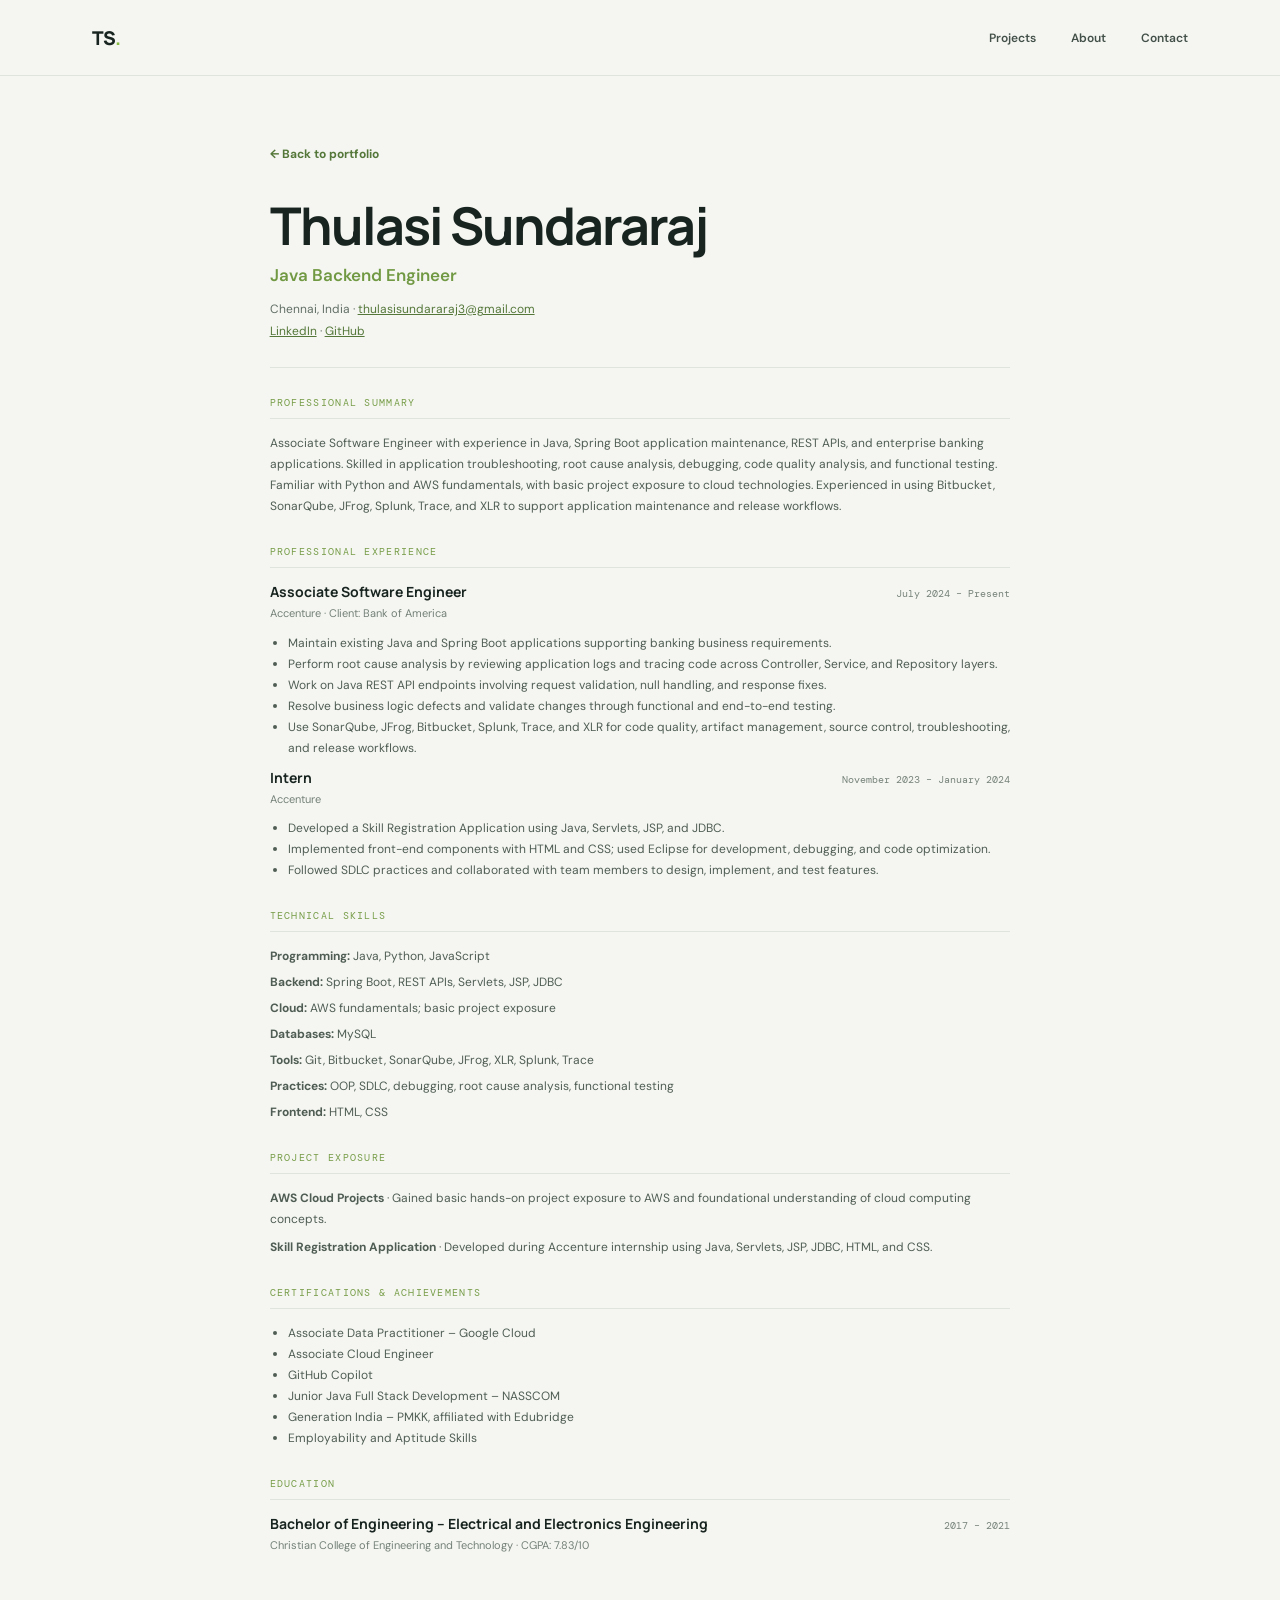
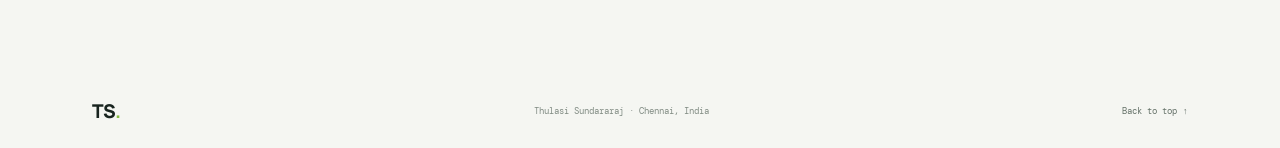
==== resume.html @ 3de1be97 "Add public resume page" ====
<!doctype html>
<html lang="en">
<head>
  <meta charset="utf-8">
  <meta name="viewport" content="width=device-width, initial-scale=1">
  <meta name="description" content="Resume of Thulasi Sundararaj, Java Backend Engineer.">
  <title>Resume | Thulasi Sundararaj</title>
  <link rel="stylesheet" href="styles.css">
  <style>
    .resume-page{max-width:920px;margin:0 auto;padding:70px 7% 90px}.resume-top{display:flex;justify-content:space-between;align-items:center;margin-bottom:35px}.resume-top a{color:#55783a;text-decoration:none;font-size:12px;font-weight:700}.resume-head{border-bottom:1px solid var(--line);padding-bottom:25px;margin-bottom:28px}.resume-head h1{font:700 clamp(34px,5vw,52px)/1.1 var(--display);letter-spacing:-2px;margin:0 0 10px}.resume-head h2{font:600 17px var(--sans);margin:0 0 13px;color:#719943}.resume-contact{font-size:12px;color:#626f66;line-height:1.8}.resume-contact a{color:#55783a}.resume-section{margin:28px 0}.resume-section h3{font:10px var(--mono);letter-spacing:1.3px;color:#779d48;border-bottom:1px solid var(--line);padding-bottom:9px;margin:0 0 14px}.resume-section p,.resume-section li{font-size:12px;line-height:1.75;color:#4f5d54}.resume-section p{margin:7px 0}.resume-section ul{padding-left:18px;margin:9px 0}.resume-role{display:flex;justify-content:space-between;gap:20px;align-items:baseline}.resume-role h4{font:700 14px var(--display);margin:0}.resume-role span{font:10px var(--mono);color:#77837a;white-space:nowrap}.resume-company{font-size:11px!important;color:#748078!important;margin:3px 0 8px!important}.skill-line{margin:5px 0!important}.resume-actions{display:flex;gap:14px;align-items:center}.resume-actions .button{font-size:11px}.resume-actions a.secondary{font-size:11px;color:#49683a;font-weight:700;text-decoration:none}@media(max-width:560px){.resume-page{padding:45px 6% 65px}.resume-role{display:block}.resume-role span{display:block;margin-top:5px}}
  </style>
</head>
<body>
  <header class="topbar"><a class="brand" href="index.html">TS<span>.</span></a><nav><a href="index.html#projects">Projects</a><a href="index.html#about">About</a><a href="index.html#contact">Contact</a></nav></header>
  <main class="resume-page">
    <div class="resume-top"><a href="index.html">← Back to portfolio</a></div>
    <section class="resume-head"><h1>Thulasi Sundararaj</h1><h2>Java Backend Engineer</h2><div class="resume-contact">Chennai, India · <a href="mailto:thulasisundararaj3@gmail.com">thulasisundararaj3@gmail.com</a><br><a href="https://www.linkedin.com/in/thulasi-se" target="_blank" rel="noreferrer">LinkedIn</a> · <a href="https://github.com/thulasisundararaj" target="_blank" rel="noreferrer">GitHub</a></div></section>
    <section class="resume-section"><h3>PROFESSIONAL SUMMARY</h3><p>Associate Software Engineer with experience in Java, Spring Boot application maintenance, REST APIs, and enterprise banking applications. Skilled in application troubleshooting, root cause analysis, debugging, code quality analysis, and functional testing. Familiar with Python and AWS fundamentals, with basic project exposure to cloud technologies. Experienced in using Bitbucket, SonarQube, JFrog, Splunk, Trace, and XLR to support application maintenance and release workflows.</p></section>
    <section class="resume-section"><h3>PROFESSIONAL EXPERIENCE</h3><div class="resume-role"><h4>Associate Software Engineer</h4><span>July 2024 – Present</span></div><p class="resume-company">Accenture · Client: Bank of America</p><ul><li>Maintain existing Java and Spring Boot applications supporting banking business requirements.</li><li>Perform root cause analysis by reviewing application logs and tracing code across Controller, Service, and Repository layers.</li><li>Work on Java REST API endpoints involving request validation, null handling, and response fixes.</li><li>Resolve business logic defects and validate changes through functional and end-to-end testing.</li><li>Use SonarQube, JFrog, Bitbucket, Splunk, Trace, and XLR for code quality, artifact management, source control, troubleshooting, and release workflows.</li></ul><div class="resume-role"><h4>Intern</h4><span>November 2023 – January 2024</span></div><p class="resume-company">Accenture</p><ul><li>Developed a Skill Registration Application using Java, Servlets, JSP, and JDBC.</li><li>Implemented front-end components with HTML and CSS; used Eclipse for development, debugging, and code optimization.</li><li>Followed SDLC practices and collaborated with team members to design, implement, and test features.</li></ul></section>
    <section class="resume-section"><h3>TECHNICAL SKILLS</h3><p class="skill-line"><b>Programming:</b> Java, Python, JavaScript</p><p class="skill-line"><b>Backend:</b> Spring Boot, REST APIs, Servlets, JSP, JDBC</p><p class="skill-line"><b>Cloud:</b> AWS fundamentals; basic project exposure</p><p class="skill-line"><b>Databases:</b> MySQL</p><p class="skill-line"><b>Tools:</b> Git, Bitbucket, SonarQube, JFrog, XLR, Splunk, Trace</p><p class="skill-line"><b>Practices:</b> OOP, SDLC, debugging, root cause analysis, functional testing</p><p class="skill-line"><b>Frontend:</b> HTML, CSS</p></section>
    <section class="resume-section"><h3>PROJECT EXPOSURE</h3><p><b>AWS Cloud Projects</b> · Gained basic hands-on project exposure to AWS and foundational understanding of cloud computing concepts.</p><p><b>Skill Registration Application</b> · Developed during Accenture internship using Java, Servlets, JSP, JDBC, HTML, and CSS.</p></section>
    <section class="resume-section"><h3>CERTIFICATIONS & ACHIEVEMENTS</h3><ul><li>Associate Data Practitioner – Google Cloud</li><li>Associate Cloud Engineer</li><li>GitHub Copilot</li><li>Junior Java Full Stack Development – NASSCOM</li><li>Generation India – PMKK, affiliated with Edubridge</li><li>Employability and Aptitude Skills</li></ul></section>
    <section class="resume-section"><h3>EDUCATION</h3><div class="resume-role"><h4>Bachelor of Engineering – Electrical and Electronics Engineering</h4><span>2017 – 2021</span></div><p class="resume-company">Christian College of Engineering and Technology · CGPA: 7.83/10</p></section>
  </main>
  <footer><a class="brand" href="index.html">TS<span>.</span></a><span>Thulasi Sundararaj · Chennai, India</span><a href="#top">Back to top ↑</a></footer>
</body>
</html>
---- styles.css ----
@import url('https://fonts.googleapis.com/css2?family=DM+Mono:wght@400;500&family=DM+Sans:wght@400;500;600;700&family=Manrope:wght@400;500;600;700;800&display=swap');
:root{--ink:#18241f;--muted:#65716b;--paper:#f5f6f2;--line:#dfe4dc;--green:#b9f36c;--dark:#19251f;--mono:'DM Mono',monospace;--sans:'DM Sans',sans-serif;--display:'Manrope',sans-serif}*{box-sizing:border-box}html{scroll-behavior:smooth}body{margin:0;background:var(--paper);color:var(--ink);font-family:var(--sans);-webkit-font-smoothing:antialiased}.topbar{height:76px;display:flex;align-items:center;justify-content:space-between;padding:0 7.2%;border-bottom:1px solid var(--line)}.brand{font-family:var(--display);font-weight:800;font-size:19px;letter-spacing:-1px;color:var(--ink);text-decoration:none}.brand span{color:#87bc43}nav{display:flex;gap:35px;align-items:center}nav a,.text-link{font-size:12px;text-decoration:none;color:#435049;font-weight:600}.resume-link{border:1px solid #bac4bb;padding:10px 16px;border-radius:3px}.hero{padding:116px 12% 76px;position:relative}.eyebrow{font:10px var(--mono);letter-spacing:1.25px;color:#69766d;margin:0 0 23px}.pulse{display:inline-block;background:#83bb3f;width:7px;height:7px;border-radius:50%;margin-right:9px;box-shadow:0 0 0 4px #e3efd6}.hero h1,.section h2{font:600 clamp(43px,6vw,76px)/1.08 var(--display);letter-spacing:-4px;margin:0}.hero h1 em,.section h2 em{font-style:normal;color:#719943}.intro{font-size:15px;color:#637068;line-height:1.8;max-width:515px;margin:25px 0 26px}.actions{display:flex;align-items:center;gap:28px}.button{display:inline-flex;align-items:center;gap:30px;padding:15px 19px;text-decoration:none;font-size:12px;font-weight:700}.primary{background:var(--dark);color:#f6f8f3}.primary span{color:var(--green);font-size:16px}.text-link span{color:#76a43f;margin-left:7px}.hero-meta{position:absolute;right:12%;bottom:83px;display:flex;flex-direction:column;gap:10px;font:9px var(--mono);letter-spacing:1px;color:#869087}.section{padding:90px 7.2%}.projects{background:#fff;border-top:1px solid var(--line);border-bottom:1px solid var(--line)}.section-heading{display:flex;justify-content:space-between;align-items:end;margin-bottom:37px}.section-heading .eyebrow,.about .eyebrow,.contact .eyebrow{margin-bottom:14px}.section h2{font-size:38px;letter-spacing:-1.8px}.section-note{font-size:12px;line-height:1.7;color:var(--muted);max-width:250px;margin:0 0 2px}.project-grid{display:grid;grid-template-columns:repeat(3,1fr);gap:17px}.project-card{border:1px solid #e2e7e0;background:#fbfcfa;min-width:0}.card-top{height:45px;display:flex;justify-content:space-between;align-items:center;padding:0 15px;border-bottom:1px solid #e6eae4}.number,.status{font:8px var(--mono);letter-spacing:.8px;color:#748078}.status{color:#779d48}.project-art{height:178px;position:relative;overflow:hidden;background:#edf2e7}.art-ai{background:#e9f0e2}.orbit{position:absolute;border:1px solid #c2d3b3;border-radius:50%;left:50%;top:50%;transform:translate(-50%,-50%)}.orbit-one{width:134px;height:134px}.orbit-two{width:92px;height:92px}.core{position:absolute;left:50%;top:50%;transform:translate(-50%,-50%);width:52px;height:52px;border-radius:50%;background:#203328;color:#d7ff9f;display:grid;place-items:center;font:12px var(--mono);box-shadow:0 0 0 8px #dce8d1}.core span{position:absolute;font-size:8px;right:6px;top:8px}.node{position:absolute;width:8px;height:8px;background:#8ab44f;border:2px solid #f7faef;border-radius:50%}.node-a{left:calc(50% - 70px);top:50%}.node-b{left:calc(50% + 61px);top:35%}.node-c{left:calc(50% + 24px);top:calc(50% + 62px)}.art-cloud{background:#edf0ec}.cloud{font-size:48px;color:#b8cbb0;position:absolute;left:50%;top:18px;transform:translateX(-50%)}.cloud-line{position:absolute;width:1px;height:24px;background:#9bb18f;left:50%;top:64px}.cloud-box{position:absolute;border:1px solid #aabca1;background:#f8faf6;color:#5f7358;font:8px var(--mono);padding:7px 8px}.box-one{left:10%;top:102px}.box-two{left:34%;top:102px}.box-three{right:29%;top:102px}.box-four{right:8%;top:102px}.art-java{background:#f0eee8}.java-mark{position:absolute;left:50%;top:44px;transform:translateX(-50%);font:62px var(--display);font-weight:500;color:#d7b492;letter-spacing:-8px}.java-mark b{color:#915c35;font-weight:700}.java-label{position:absolute;top:28px;left:18px;font:8px var(--mono);letter-spacing:1px;color:#887d72}.java-line{position:absolute;bottom:42px;left:20%;width:60%;height:1px;background:#d6cabc}.java-dots{position:absolute;bottom:22px;left:50%;transform:translateX(-50%);font-size:7px;color:#b28d6c}.project-copy{padding:20px 17px 19px}.project-copy h3{font:700 18px var(--display);letter-spacing:-.5px;margin:0 0 9px}.project-copy h3 span{float:right;color:#719943;font:16px var(--sans)}.project-copy p{font-size:11px;line-height:1.7;color:#68746c;min-height:57px;margin:0 0 14px}.tags{display:flex;gap:5px;flex-wrap:wrap;margin-bottom:17px}.tags span{font:8px var(--mono);padding:6px 7px;background:#edf1e9;color:#687661}.project-copy>a{font-size:10px;font-weight:700;color:#567739;text-decoration:none}.about{display:grid;grid-template-columns:1fr 1fr;gap:8%;align-items:center;padding-top:112px;padding-bottom:112px}.about .section h2,.about h2{font-size:42px}.about-copy>p{font-size:14px;line-height:1.9;color:#626f66;max-width:480px;margin:0 0 25px}.focus-list{border-top:1px solid var(--line)}.focus-list span{display:flex;gap:22px;padding:12px 0;border-bottom:1px solid var(--line);font:9px var(--mono);color:#86a36d}.focus-list b{font:600 11px var(--sans);color:#425047}.contact{background:var(--dark);color:#f5f7f2;padding-top:82px;padding-bottom:75px}.contact .eyebrow{color:#b3c1b1}.contact h2{font-size:49px}.contact h2 em{color:var(--green)}.contact-row{display:flex;justify-content:space-between;align-items:center;margin-top:25px}.contact-row p{font-size:12px;color:#bdc7be}footer{height:75px;display:flex;align-items:center;justify-content:space-between;padding:0 7.2%;font:9px var(--mono);color:#808b83}footer a:last-child{color:#647168;text-decoration:none}@media(max-width:800px){.hero{padding:90px 8% 110px}.hero-meta{right:8%;bottom:38px;flex-direction:row;gap:12px;font-size:7px}.section{padding:70px 6%}.project-grid{grid-template-columns:1fr 1fr}.project-card:last-child{grid-column:span 2}.section-heading{align-items:start;gap:20px}.section-note{max-width:190px}.about{gap:35px}}@media(max-width:560px){.topbar{height:65px;padding:0 6%}nav{gap:15px}nav a{font-size:10px}nav a:first-child,nav a:nth-child(2){display:none}.resume-link{padding:8px 12px}.hero{padding:77px 7% 115px}.hero h1{font-size:46px;letter-spacing:-2.5px}.intro{font-size:13px}.hero-meta{left:7%;right:auto;bottom:33px;flex-wrap:wrap}.section-heading{display:block}.section-note{margin-top:14px}.section h2{font-size:32px}.project-grid{grid-template-columns:1fr}.project-card:last-child{grid-column:auto}.project-copy p{min-height:0}.about{grid-template-columns:1fr;padding-top:75px;padding-bottom:75px}.about h2{font-size:38px}.contact h2{font-size:40px}.contact-row{align-items:flex-start;gap:20px;flex-direction:column}footer{padding:0 6%;font-size:8px}}
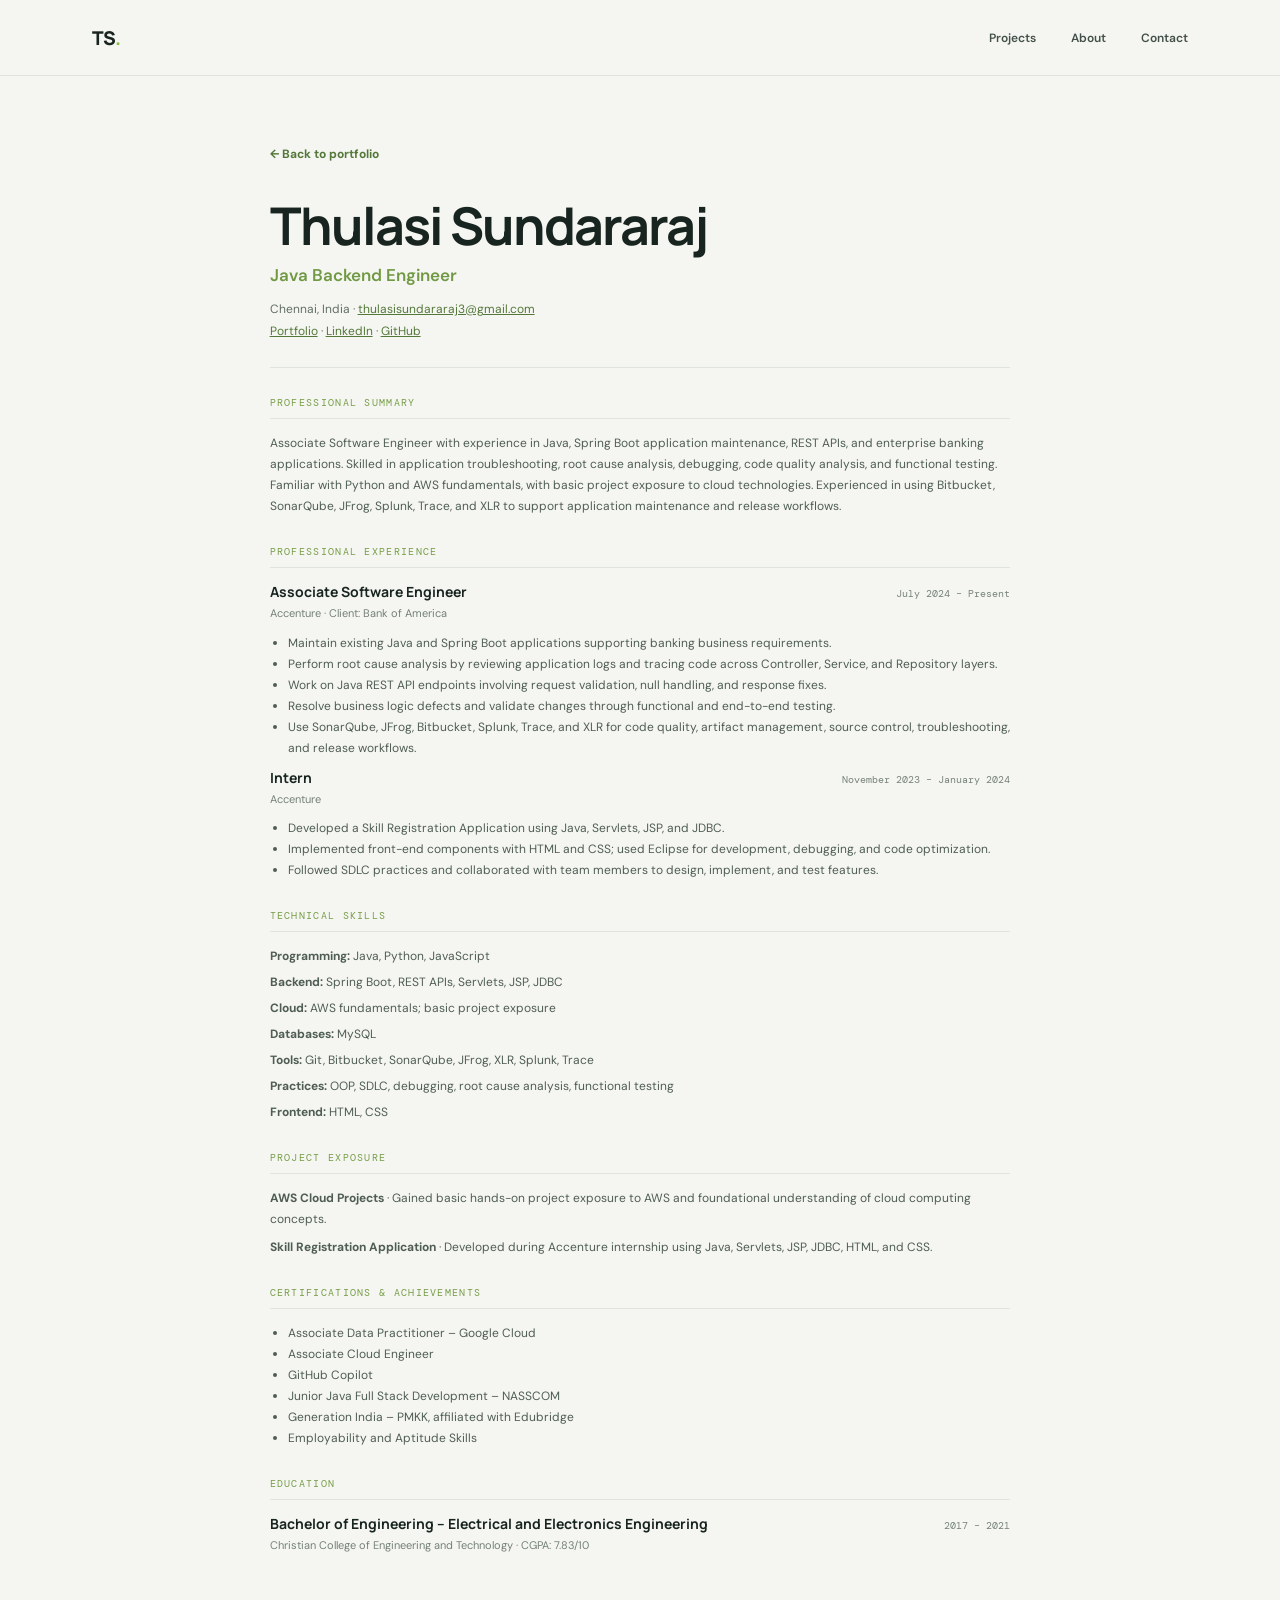
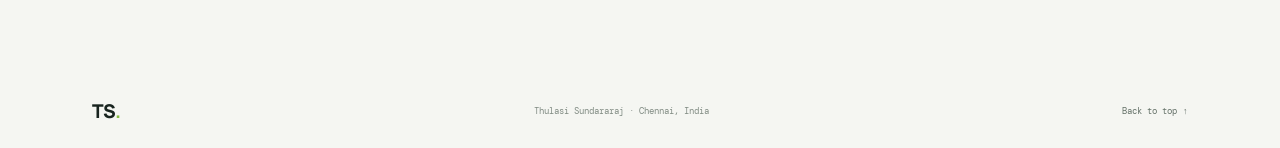
==== commit a304e2b4: "Add live portfolio link to online resume" ====
--- a/resume.html
+++ b/resume.html
@@ -14,7 +14,7 @@
   <header class="topbar"><a class="brand" href="index.html">TS<span>.</span></a><nav><a href="index.html#projects">Projects</a><a href="index.html#about">About</a><a href="index.html#contact">Contact</a></nav></header>
   <main class="resume-page">
     <div class="resume-top"><a href="index.html">← Back to portfolio</a></div>
-    <section class="resume-head"><h1>Thulasi Sundararaj</h1><h2>Java Backend Engineer</h2><div class="resume-contact">Chennai, India · <a href="mailto:thulasisundararaj3@gmail.com">thulasisundararaj3@gmail.com</a><br><a href="https://www.linkedin.com/in/thulasi-se" target="_blank" rel="noreferrer">LinkedIn</a> · <a href="https://github.com/thulasisundararaj" target="_blank" rel="noreferrer">GitHub</a></div></section>
+    <section class="resume-head"><h1>Thulasi Sundararaj</h1><h2>Java Backend Engineer</h2><div class="resume-contact">Chennai, India · <a href="mailto:thulasisundararaj3@gmail.com">thulasisundararaj3@gmail.com</a><br><a href="https://thulasisundararaj.github.io/thulasisundar.git.io/" target="_blank" rel="noreferrer">Portfolio</a> · <a href="https://www.linkedin.com/in/thulasi-se" target="_blank" rel="noreferrer">LinkedIn</a> · <a href="https://github.com/thulasisundararaj" target="_blank" rel="noreferrer">GitHub</a></div></section>
     <section class="resume-section"><h3>PROFESSIONAL SUMMARY</h3><p>Associate Software Engineer with experience in Java, Spring Boot application maintenance, REST APIs, and enterprise banking applications. Skilled in application troubleshooting, root cause analysis, debugging, code quality analysis, and functional testing. Familiar with Python and AWS fundamentals, with basic project exposure to cloud technologies. Experienced in using Bitbucket, SonarQube, JFrog, Splunk, Trace, and XLR to support application maintenance and release workflows.</p></section>
     <section class="resume-section"><h3>PROFESSIONAL EXPERIENCE</h3><div class="resume-role"><h4>Associate Software Engineer</h4><span>July 2024 – Present</span></div><p class="resume-company">Accenture · Client: Bank of America</p><ul><li>Maintain existing Java and Spring Boot applications supporting banking business requirements.</li><li>Perform root cause analysis by reviewing application logs and tracing code across Controller, Service, and Repository layers.</li><li>Work on Java REST API endpoints involving request validation, null handling, and response fixes.</li><li>Resolve business logic defects and validate changes through functional and end-to-end testing.</li><li>Use SonarQube, JFrog, Bitbucket, Splunk, Trace, and XLR for code quality, artifact management, source control, troubleshooting, and release workflows.</li></ul><div class="resume-role"><h4>Intern</h4><span>November 2023 – January 2024</span></div><p class="resume-company">Accenture</p><ul><li>Developed a Skill Registration Application using Java, Servlets, JSP, and JDBC.</li><li>Implemented front-end components with HTML and CSS; used Eclipse for development, debugging, and code optimization.</li><li>Followed SDLC practices and collaborated with team members to design, implement, and test features.</li></ul></section>
     <section class="resume-section"><h3>TECHNICAL SKILLS</h3><p class="skill-line"><b>Programming:</b> Java, Python, JavaScript</p><p class="skill-line"><b>Backend:</b> Spring Boot, REST APIs, Servlets, JSP, JDBC</p><p class="skill-line"><b>Cloud:</b> AWS fundamentals; basic project exposure</p><p class="skill-line"><b>Databases:</b> MySQL</p><p class="skill-line"><b>Tools:</b> Git, Bitbucket, SonarQube, JFrog, XLR, Splunk, Trace</p><p class="skill-line"><b>Practices:</b> OOP, SDLC, debugging, root cause analysis, functional testing</p><p class="skill-line"><b>Frontend:</b> HTML, CSS</p></section>
